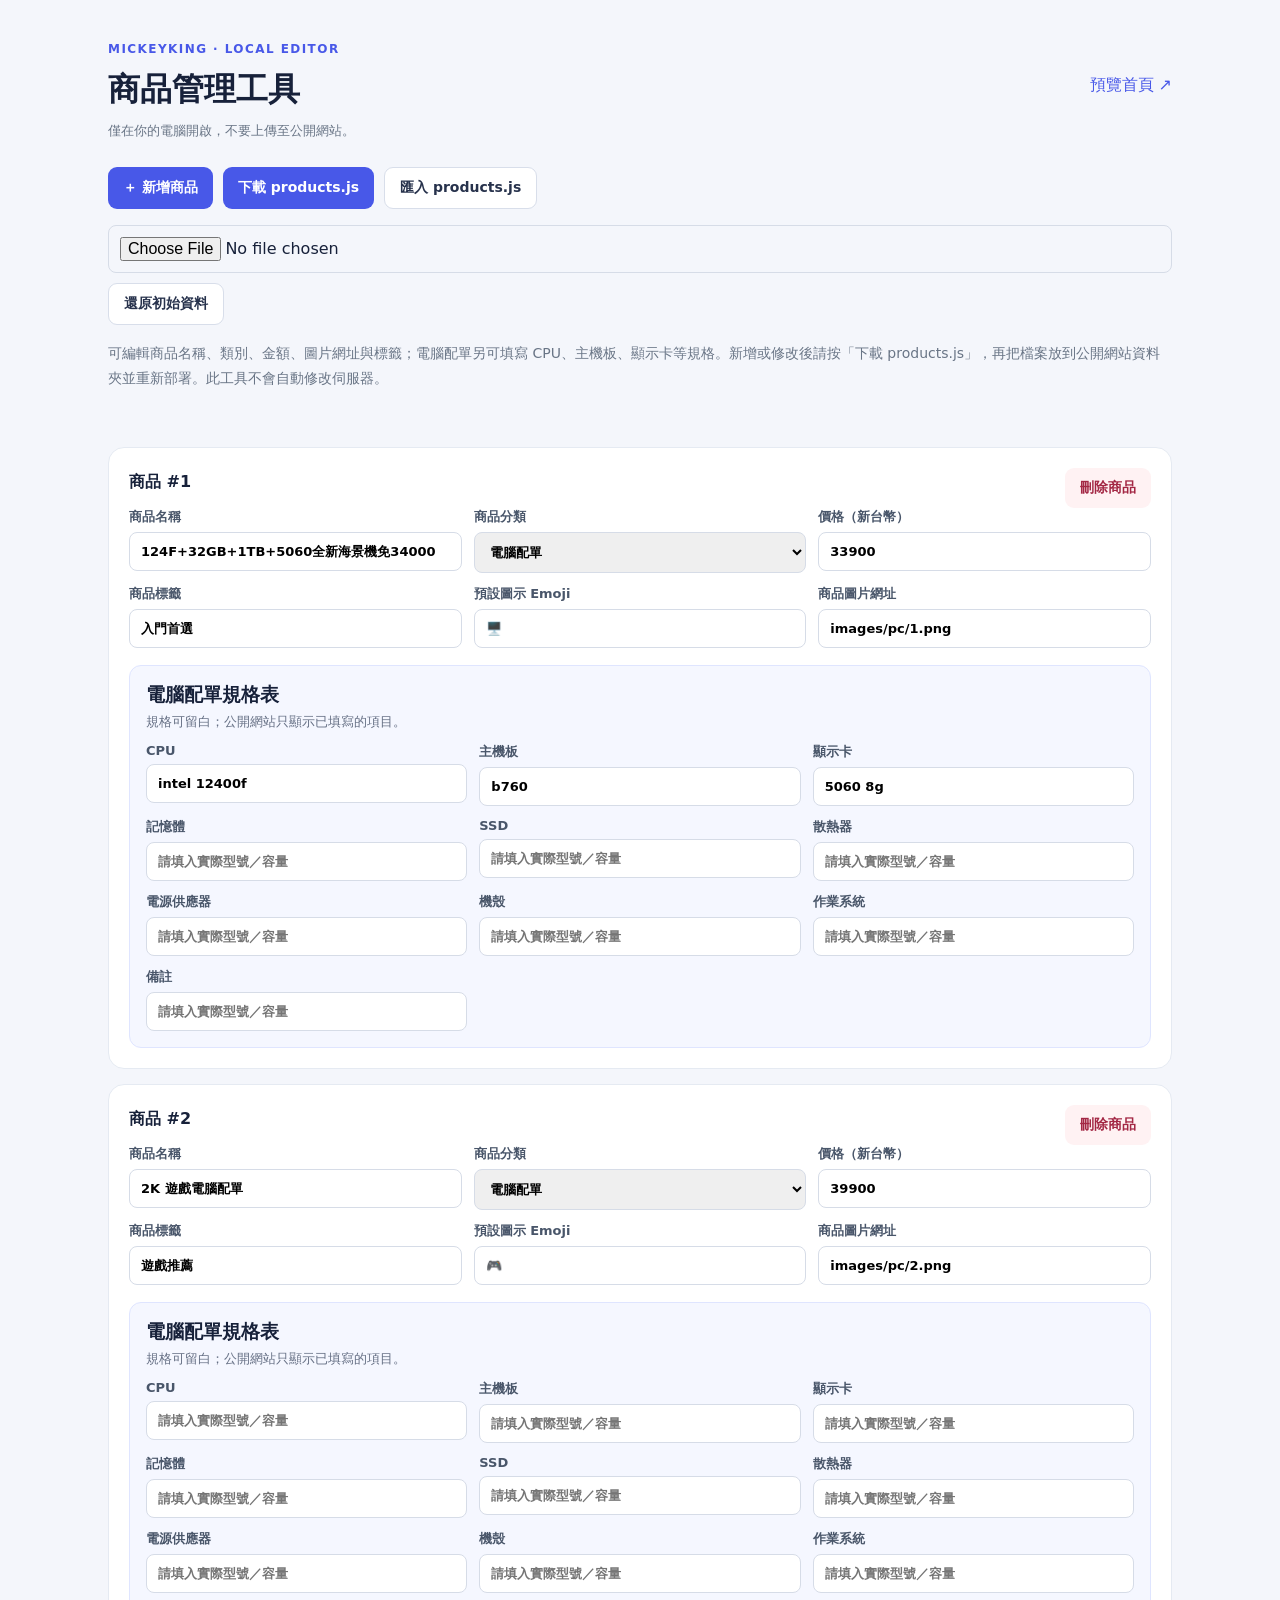
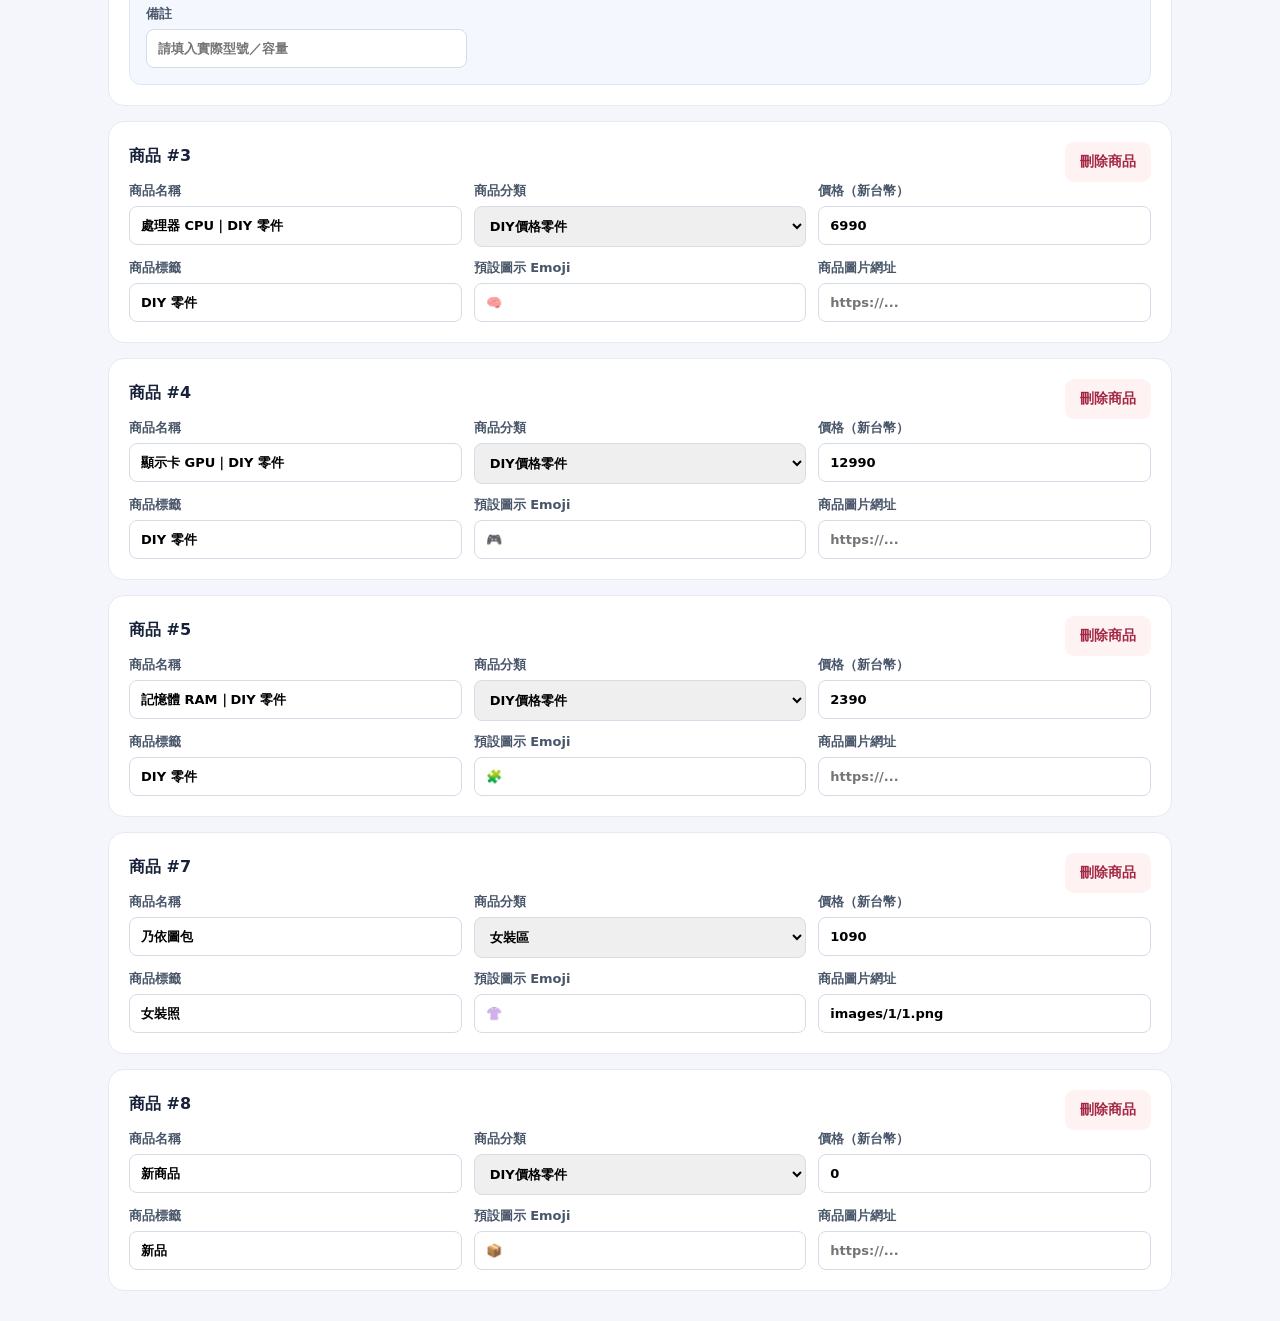
==== editor.html @ 8d03a1b8 "Add files via upload" ====
<!doctype html><html lang="zh-Hant"><head><meta charset="utf-8"><meta name="viewport" content="width=device-width,initial-scale=1"><title>MICKEYKING 本機商品編輯器</title><link rel="stylesheet" href="editor.css"></head><body><main class="wrap"><header><div><p>MICKEYKING · LOCAL EDITOR</p><h1>商品管理工具</h1><small>僅在你的電腦開啟，不要上傳至公開網站。</small></div><a href="index.html">預覽首頁 ↗</a></header><section class="toolbar"><button id="add">＋ 新增商品</button><button id="export">下載 products.js</button><button id="importBtn" class="secondary">匯入 products.js</button><input id="importInput" type="file" accept=".js,.json,text/javascript,application/json" hidden><button id="reset" class="secondary">還原初始資料</button></section><p class="help">可編輯商品名稱、類別、金額、圖片網址與標籤；電腦配單另可填寫 CPU、主機板、顯示卡等規格。新增或修改後請按「下載 products.js」，再把檔案放到公開網站資料夾並重新部署。此工具不會自動修改伺服器。</p><p class="notice" id="status" role="status"></p><section id="items" class="items"></section></main><script src="products.js"></script><script src="editor.js"></script></body></html>
---- editor.css ----
:root{font-family:system-ui,"Noto Sans TC",sans-serif;color:#17213a;background:#f4f6fb}*{box-sizing:border-box}body{margin:0}.wrap{max-width:1100px;margin:auto;padding:30px 18px}header{display:flex;align-items:center;justify-content:space-between;gap:18px}header p{font-weight:800;color:#4858e8;letter-spacing:.12em;font-size:12px}header h1{margin:4px 0 8px}header small,.help{color:#697586}header a{color:#4858e8;text-decoration:none}.toolbar{display:flex;flex-wrap:wrap;gap:10px;margin:27px 0 16px}button{border:0;border-radius:9px;background:#4858e8;color:white;font:700 14px system-ui;padding:11px 15px;cursor:pointer}.secondary{background:white;border:1px solid #d8deea;color:#27324c}.help{font-size:14px;line-height:1.8}.notice{min-height:24px;color:#3459a4}.items{display:grid;gap:15px}.item{background:white;border:1px solid #e5eaf2;border-radius:16px;padding:20px}.item-head{display:flex;justify-content:space-between;align-items:center;gap:12px}.item h2{font-size:16px;margin:0 0 12px}.delete{background:#fff2f3;color:#a32744}.fields{display:grid;grid-template-columns:repeat(3,minmax(0,1fr));gap:12px}label{display:block;color:#49566a;font-size:13px;font-weight:700}input,select{display:block;margin-top:6px;width:100%;border:1px solid #d6dce7;border-radius:8px;padding:11px;font:inherit;min-width:0}input:focus,select:focus{outline:2px solid #a4adf7}@media(max-width:760px){.fields{grid-template-columns:repeat(2,minmax(0,1fr))}}@media(max-width:490px){.fields{grid-template-columns:1fr}header{align-items:start;flex-direction:column}}
.spec-editor{margin-top:17px;padding:16px;background:#f5f7ff;border-radius:12px;border:1px solid #dfe5ff}.spec-editor[hidden]{display:none}.spec-editor h3{margin:0 0 5px}.spec-editor p{color:#667085;font-size:13px;margin:0 0 12px}
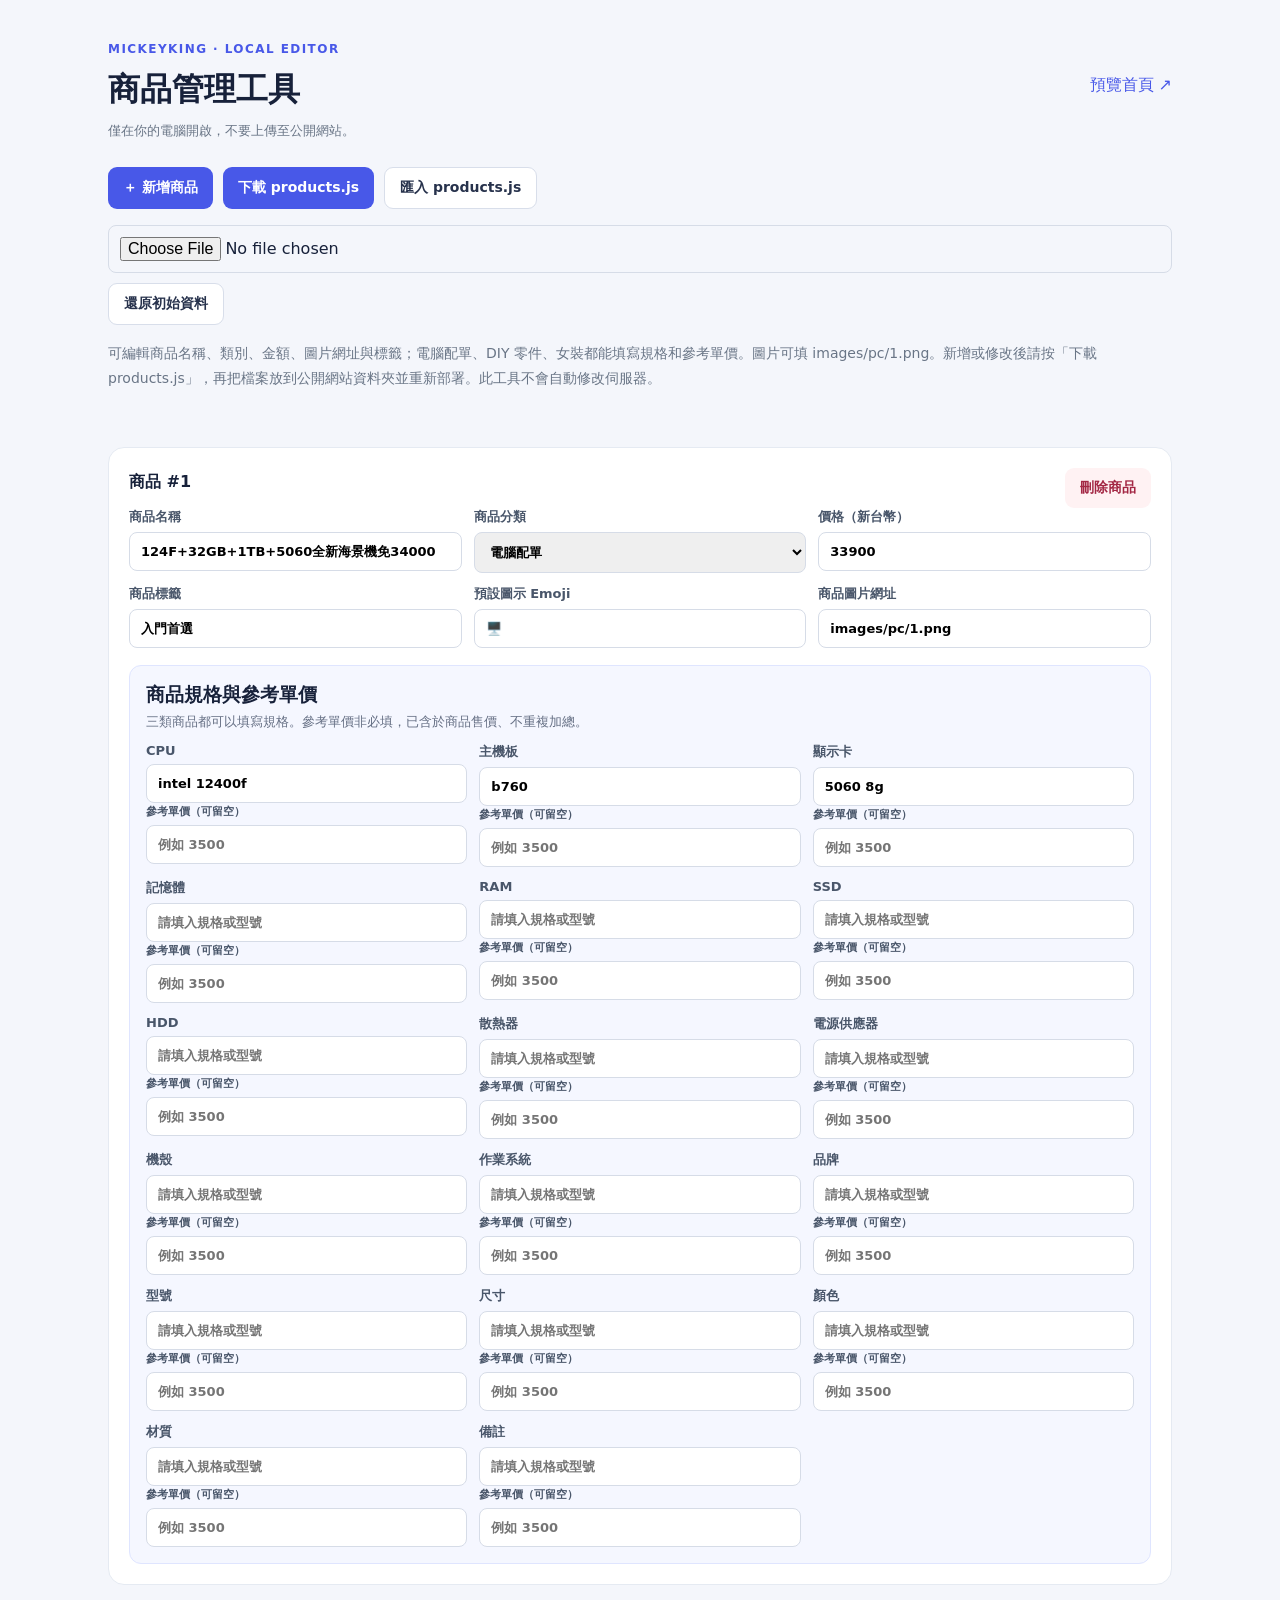
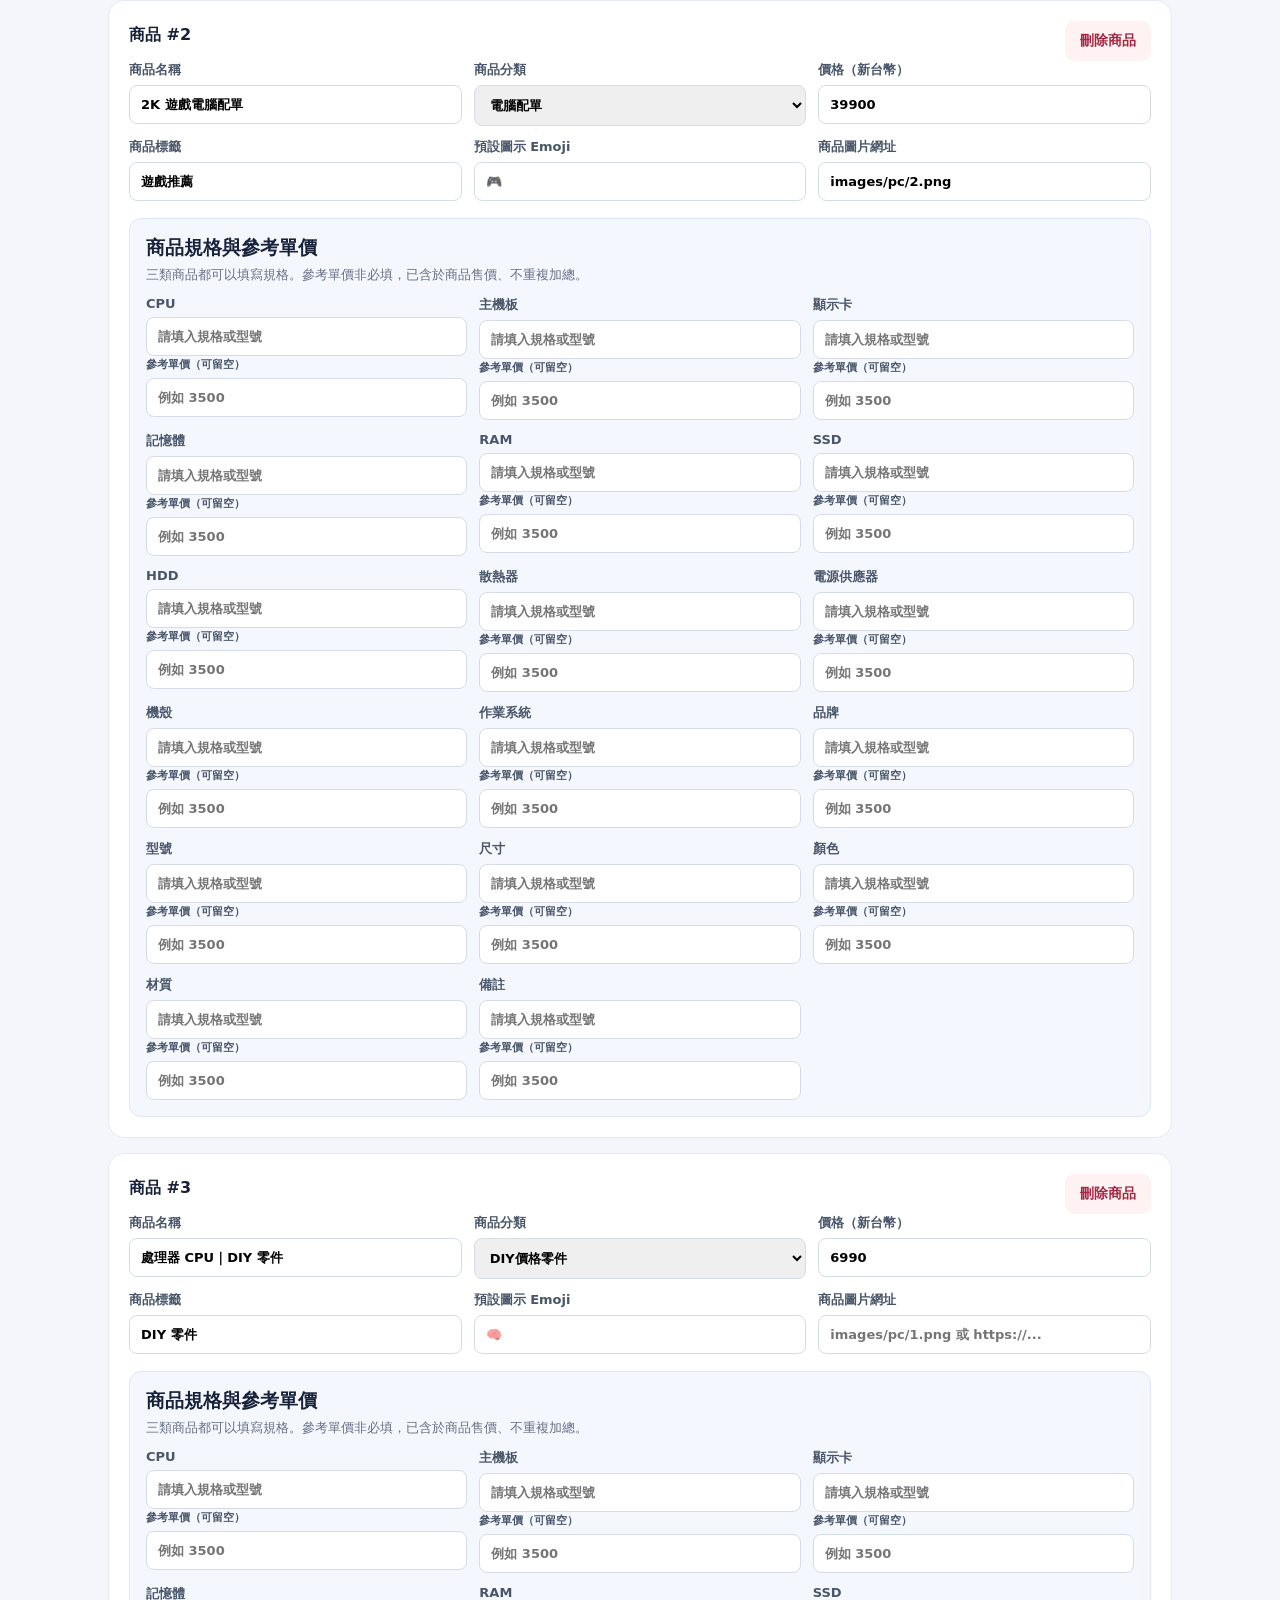
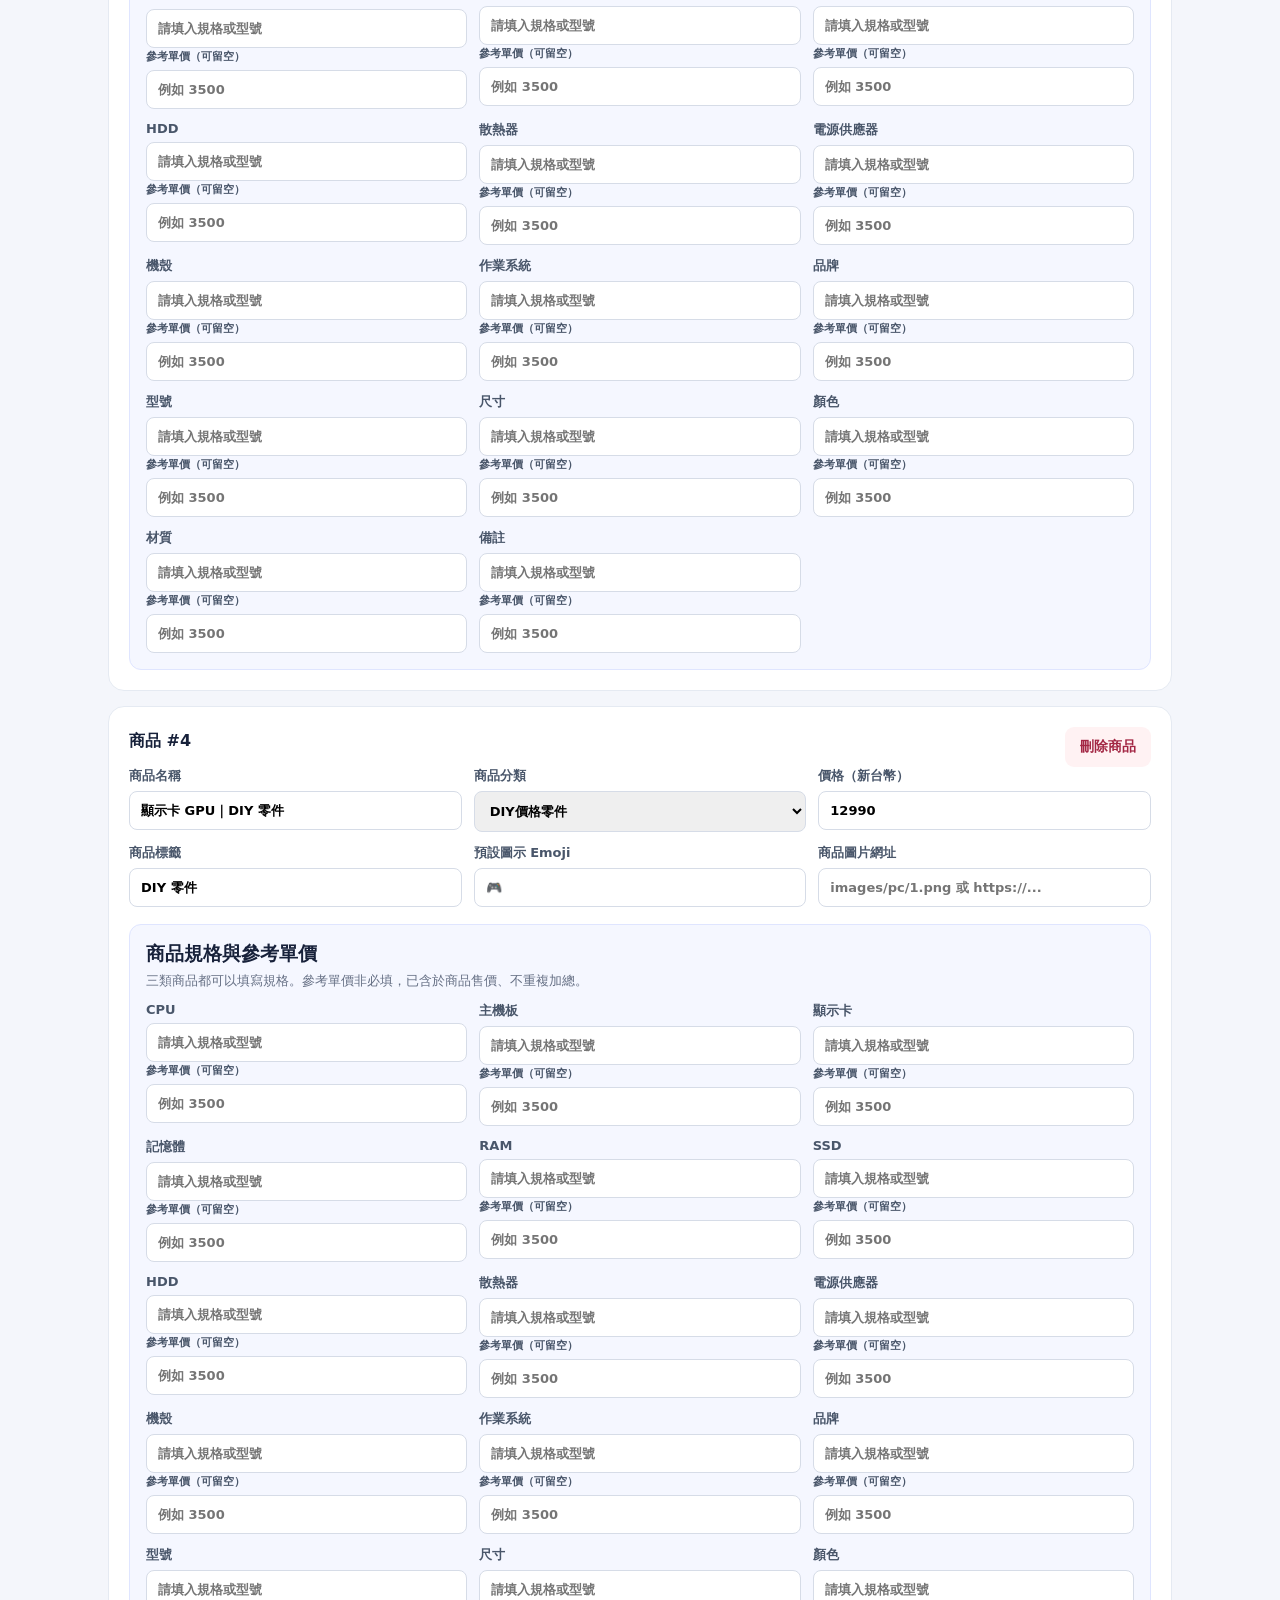
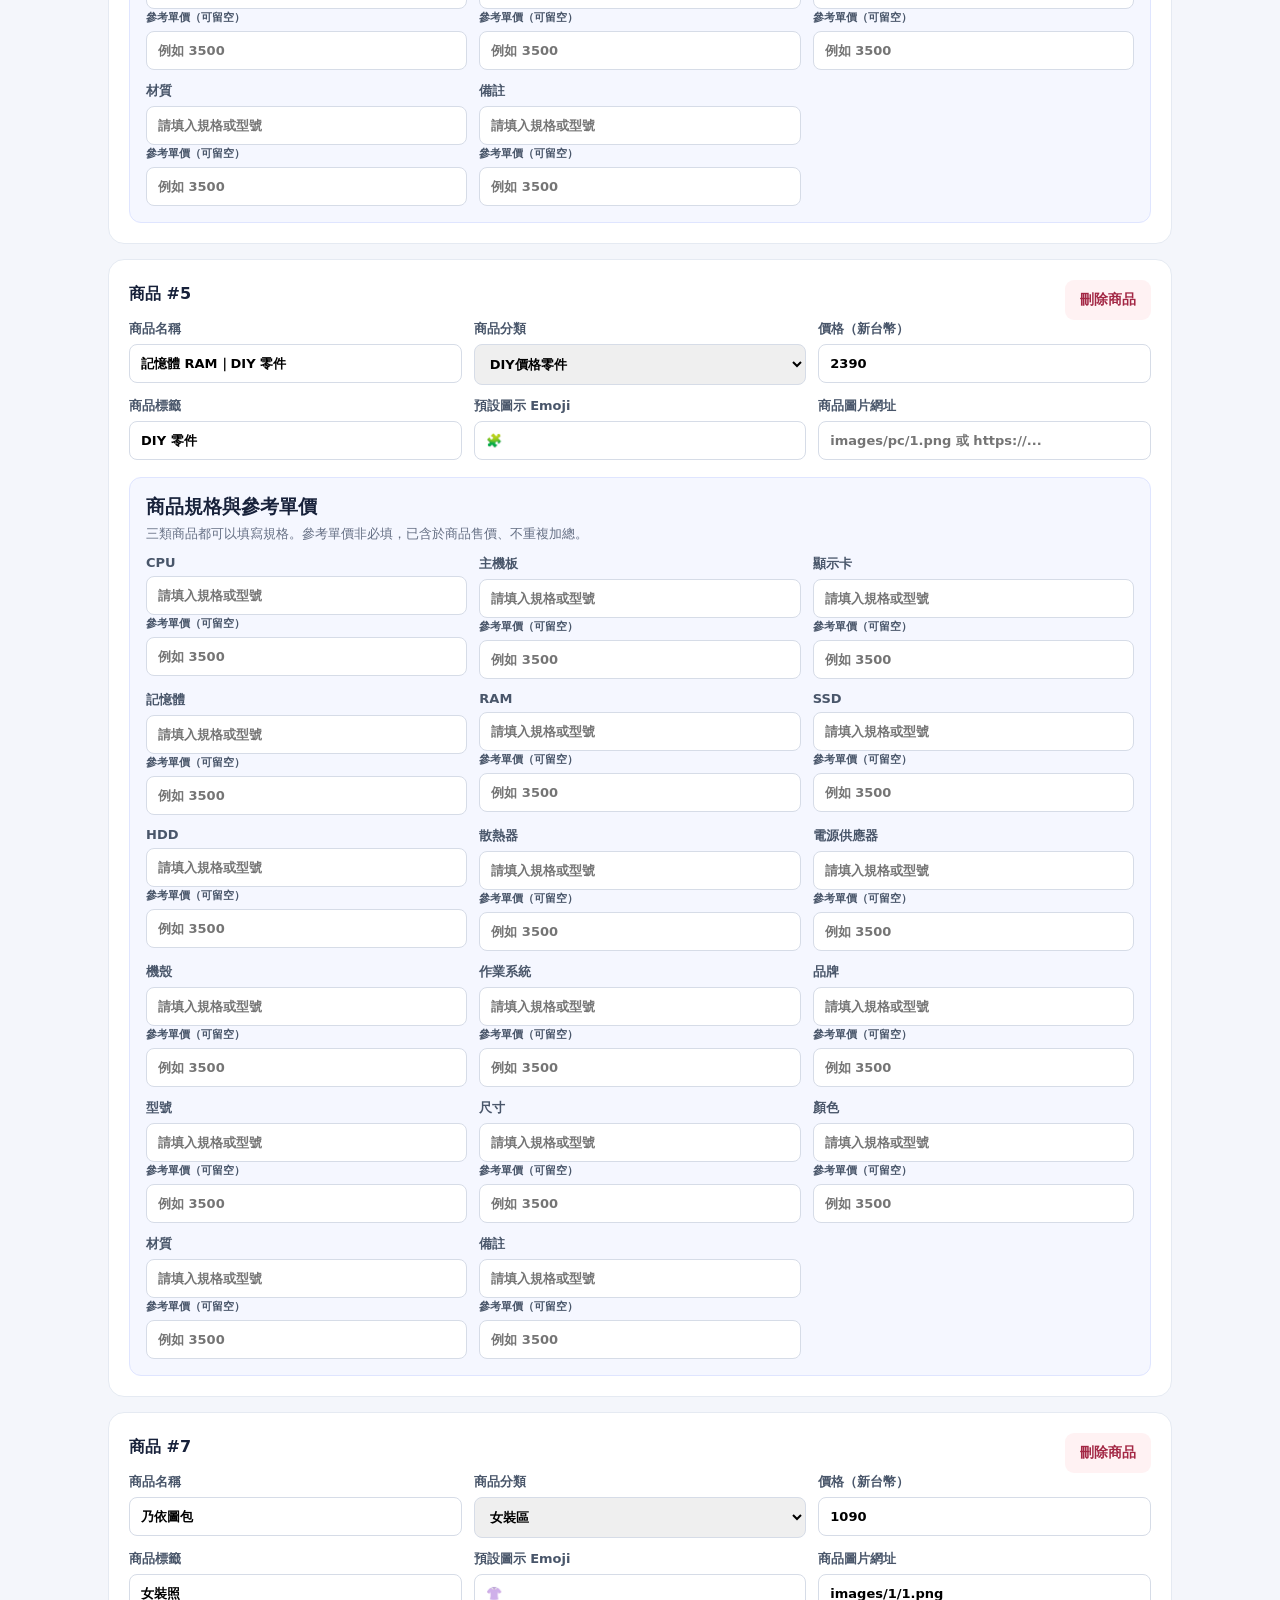
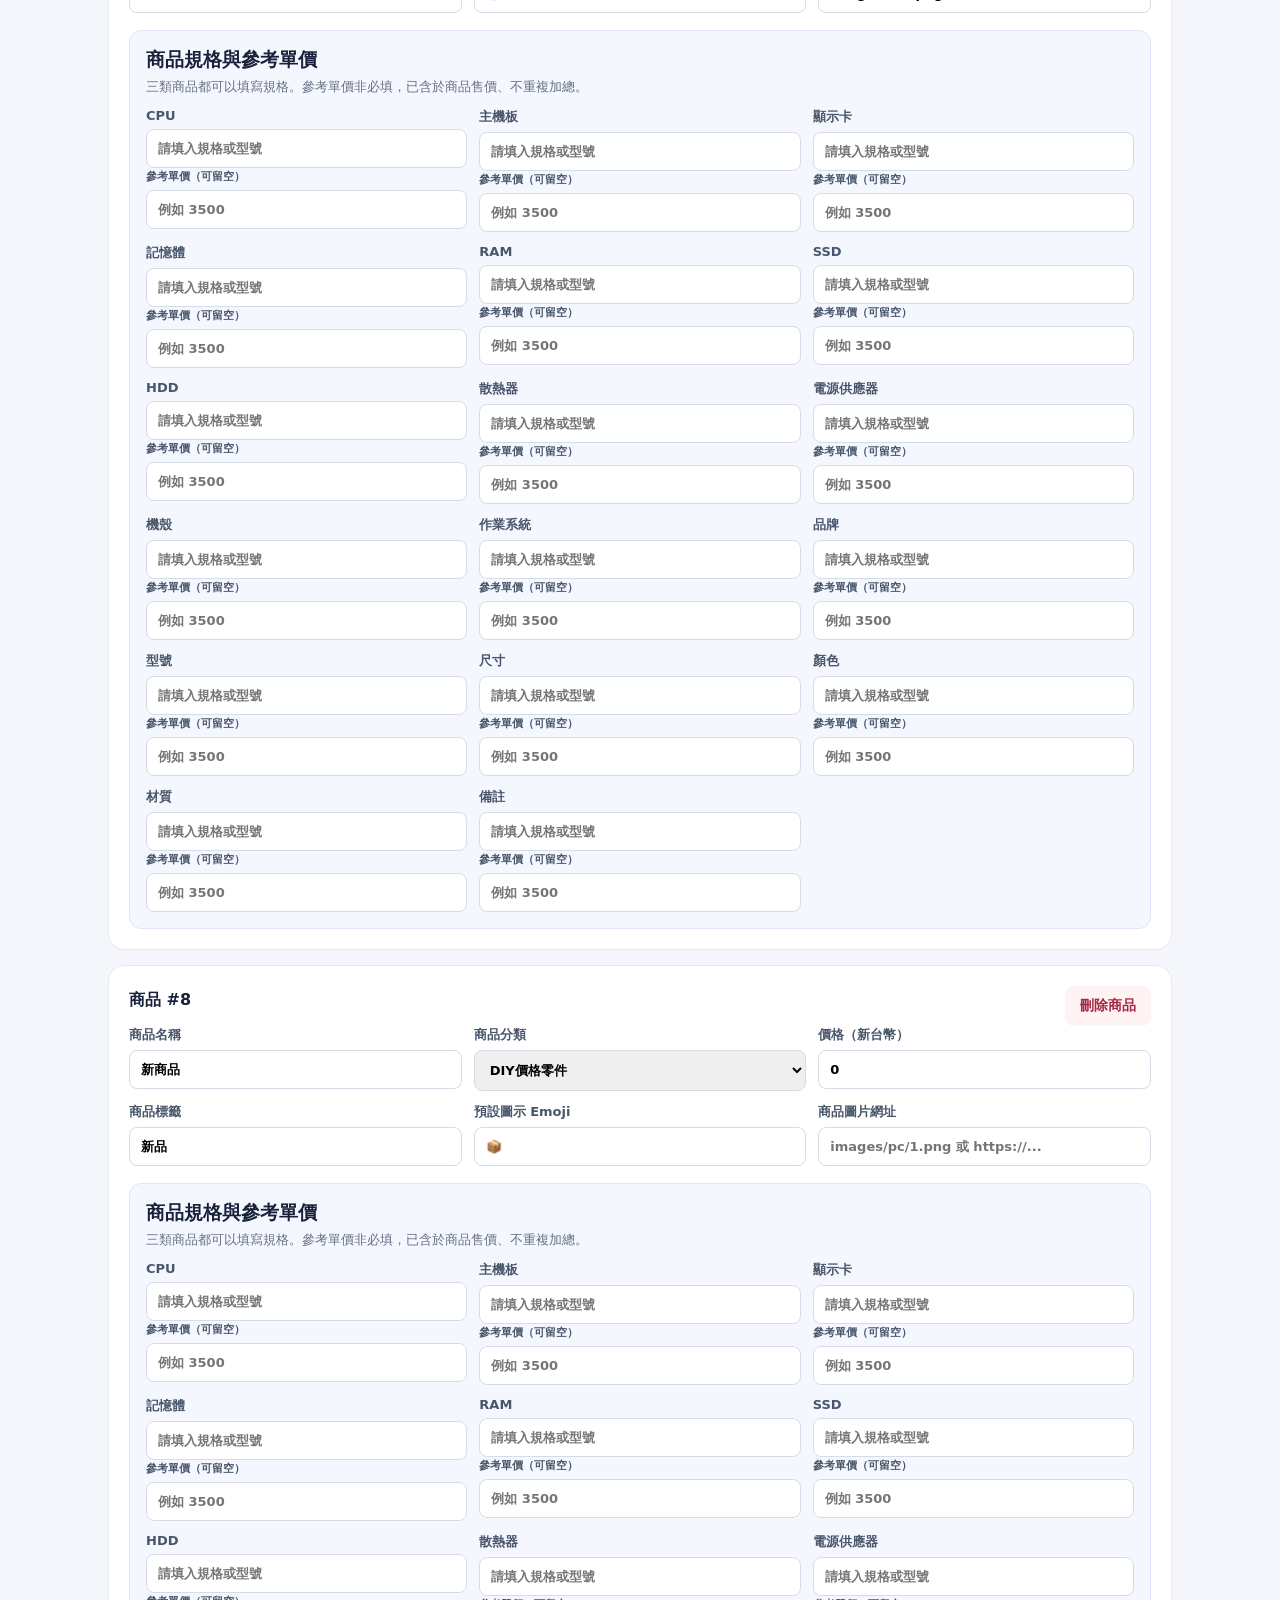
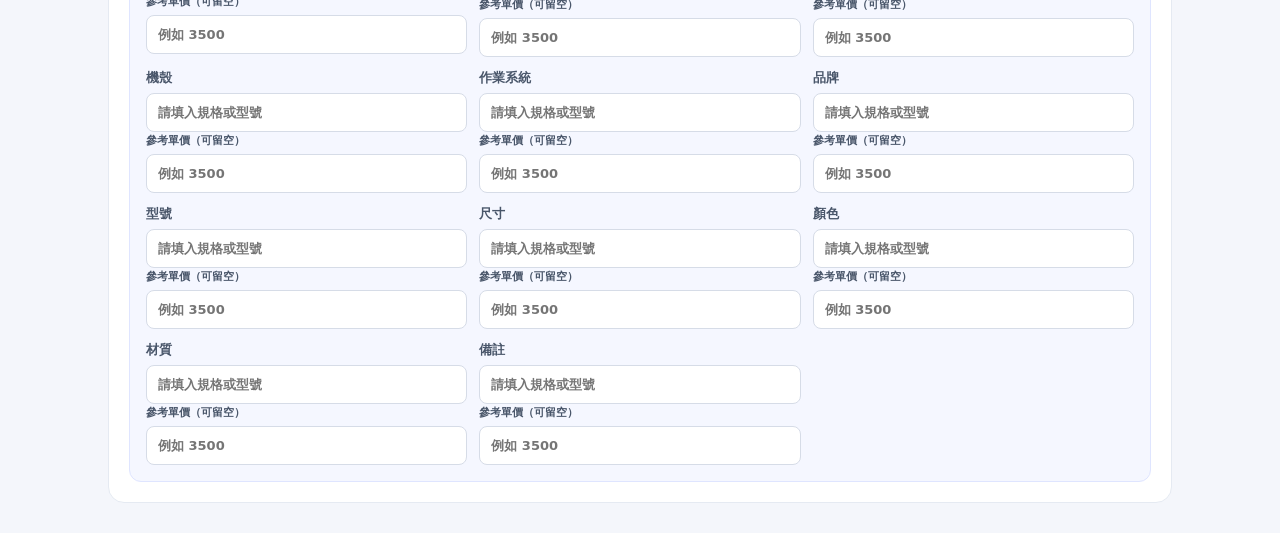
==== commit ad5f1590: "Add files via upload" ====
--- a/editor.html
+++ b/editor.html
@@ -1 +1 @@
-<!doctype html><html lang="zh-Hant"><head><meta charset="utf-8"><meta name="viewport" content="width=device-width,initial-scale=1"><title>MICKEYKING 本機商品編輯器</title><link rel="stylesheet" href="editor.css"></head><body><main class="wrap"><header><div><p>MICKEYKING · LOCAL EDITOR</p><h1>商品管理工具</h1><small>僅在你的電腦開啟，不要上傳至公開網站。</small></div><a href="index.html">預覽首頁 ↗</a></header><section class="toolbar"><button id="add">＋ 新增商品</button><button id="export">下載 products.js</button><button id="importBtn" class="secondary">匯入 products.js</button><input id="importInput" type="file" accept=".js,.json,text/javascript,application/json" hidden><button id="reset" class="secondary">還原初始資料</button></section><p class="help">可編輯商品名稱、類別、金額、圖片網址與標籤；電腦配單另可填寫 CPU、主機板、顯示卡等規格。新增或修改後請按「下載 products.js」，再把檔案放到公開網站資料夾並重新部署。此工具不會自動修改伺服器。</p><p class="notice" id="status" role="status"></p><section id="items" class="items"></section></main><script src="products.js"></script><script src="editor.js"></script></body></html>+<!doctype html><html lang="zh-Hant"><head><meta charset="utf-8"><meta name="viewport" content="width=device-width,initial-scale=1"><title>MICKEYKING 本機商品編輯器</title><link rel="stylesheet" href="editor.css"></head><body><main class="wrap"><header><div><p>MICKEYKING · LOCAL EDITOR</p><h1>商品管理工具</h1><small>僅在你的電腦開啟，不要上傳至公開網站。</small></div><a href="index.html">預覽首頁 ↗</a></header><section class="toolbar"><button id="add">＋ 新增商品</button><button id="export">下載 products.js</button><button id="importBtn" class="secondary">匯入 products.js</button><input id="importInput" type="file" accept=".js,.json,text/javascript,application/json" hidden><button id="reset" class="secondary">還原初始資料</button></section><p class="help">可編輯商品名稱、類別、金額、圖片網址與標籤；電腦配單、DIY 零件、女裝都能填寫規格和參考單價。圖片可填 images/pc/1.png。新增或修改後請按「下載 products.js」，再把檔案放到公開網站資料夾並重新部署。此工具不會自動修改伺服器。</p><p class="notice" id="status" role="status"></p><section id="items" class="items"></section></main><script src="products.js"></script><script src="editor.js"></script></body></html>
